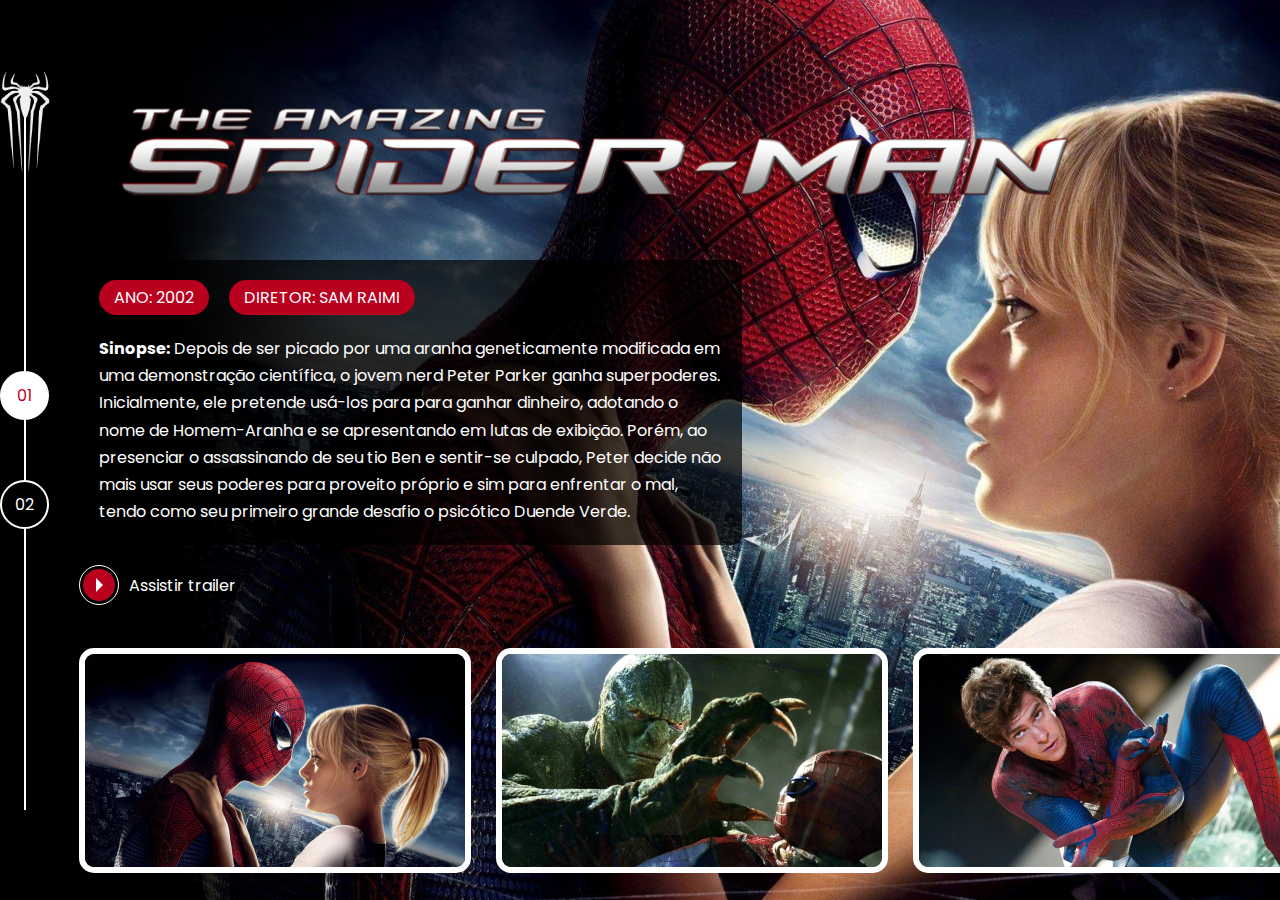
==== pages/andrew-garfield/spiderman1.html @ ee90ee9b "Home page live 01" ====
<!DOCTYPE html>
<html lang="en">

<head>
  <meta charset="UTF-8">
  <meta http-equiv="X-UA-Compatible" content="IE=edge">
  <meta name="viewport" content="width=device-width, initial-scale=1.0">
  <title>Spider Man | Multiverso</title>
  <link href="../../assets/css/internal.css" rel="stylesheet" type="text/css" />
</head>

<body>
  <div class="s-wrapper">

    <!--  Coluna da esquerda com menu (Left Column with menu)  -->
    <div class="s-left-column">
      <nav class="navigator">
        <div class="navigator__icon">
          <a href="../../index.html">
            <img src="../../assets/images/icons/spiderman1-andrew.png" />
          </a>
        </div>
        <ul>
          <li><a href="#01" class="active">01</a></li>
          <li><a href="spiderman2.html">02</a></li>
        </ul>
      </nav>
    </div>
    <!-- FIM - Coluna da esquerda com menu (Left Column with menu)  -->

    <div class="s-main-content s-spiderman-02-01">
      <div class="s-main-content__top">
        <div class="s-logo">
          <img src="../../assets/images/spiderman-andrew/movie-01/logo.png" alt="Spiderman (2002)"
            title="Spiderman (2002)" />
        </div>

        <div class="s-description">
          <div class="pills">
            <ul>
              <li>Ano: 2002</li>
              <li>Diretor: Sam Raimi</li>
            </ul>
          </div>
          <div class="s-description__text">
            <p><strong>Sinopse:</strong>&nbsp;Depois de ser picado por uma aranha geneticamente modificada em uma
              demonstração científica, o jovem nerd Peter Parker ganha superpoderes. Inicialmente, ele pretende usá-los
              para para ganhar dinheiro, adotando o nome de Homem-Aranha e se apresentando em lutas de exibição. Porém,
              ao presenciar o assassinando de seu tio Ben e sentir-se culpado, Peter decide não mais usar seus poderes
              para proveito próprio e sim para enfrentar o mal, tendo como seu primeiro grande desafio o psicótico
              Duende Verde.</p>
          </div>
        </div>

        <div class="s-links">
          <ul>
            <li>
              <a href="https://www.youtube.com/watch?v=TYMMOjBUPMM" class="link-button" target="_blank">
                <span class="icon">
                  <div class="play-icon">&nbsp;</div>
                </span>
                <span class="label">
                  Assistir trailer
                </span>
              </a>
            </li>
          </ul>
        </div>
      </div>

      <div class="s-main-content__bottom">
        <div class="gallery">
          <ul>
            <li><a href="#"><img src="../../assets/images/spiderman-andrew/movie-01/gallery/image-01.png" alt=""></a></li>
            <li><a href="#"><img src="../../assets/images/spiderman-andrew/movie-01/gallery/image-02.png" alt=""></a></li>
            <li><a href="#"><img src="../../assets/images/spiderman-andrew/movie-01/gallery/image-03.png" alt=""></a></li>
          </ul>
        </div>
      </div>
    </div>
  </div>
</body>
</html>
---- assets/css/internal.css ----
@import url('reset.css');
@import url('global.css');

@import url('components/_gallery.css');
@import url('components/_pills.css');
@import url('components/_link-button.css');
@import url('components/_navigator.css');

.s-wrapper {
  display: flex;
  height: 100vh;
  flex-flow: row nowrap;   
}

.s-wrapper .s-left-column {
  width: 100px;
  height: 100%;
  background-color: black;
  display: flex;
  justify-content: center;
  align-items: center;
}

.s-wrapper .s-main-content{
  height: 100%;
  width: 100%;
  background-color: gray;
  padding-left: 30px;
}

.s-wrapper .s-main-content__top {
  height: 80vh;
  display: flex;
  flex-direction: column;
  justify-content: flex-start;
}

.s-wrapper .s-main-content__bottom{
  height: 20vh;
  display: flex;
  flex-direction: column;
  justify-content: flex-end;
}

.s-wrapper .s-main-content .s-logo img{
  margin-top: 50px;
  margin-left: 0;
  margin-bottom: 30px;
}

.s-wrapper .s-main-content__top .s-description{
  background-color: rgba(0,0,0,.7);
  max-width: 50%;
  padding: 20px;
  border-radius: 10px;
}

.s-wrapper .s-main-content__top .s-description .s-description__text p{
  color: white;
  line-height: 170%;
}

.s-wrapper .s-main-content__top .s-description .pills{
  margin-bottom: 20px;
}

.s-wrapper .s-main-content .s-links{
  padding: 20px;
  padding-left: 0;
}

.s-wrapper .s-main-content .s-links ul{
  display: flex;
  flex-direction: row;
}


.s-spiderman-01-01 {
  background-image: url('../images/spiderman-tobey/movie-01/background.png');
  background-size:cover;
}

.s-spiderman-01-02 {
  background-image: url('../images/spiderman-tobey/movie-02/background.png');
  background-size: cover;
}

.s-spiderman-01-03 {
  background-image: url('../images/spiderman-tobey/movie-03/background.png');
  background-size: cover;
}

.s-spiderman-02-01 {
  background-image: url('../images/spiderman-andrew/movie-01/background.png');
  background-size: cover;
}

.s-spiderman-02-02 {
  background-image: url('../images/spiderman-andrew/movie-02/background.png');
  background-size: cover;
}

.s-spiderman-03-01 {
  background-image: url('../images/spiderman-tom/movie-01/background.png');
  background-size: cover;
}
.s-spiderman-03-02 {
  background-image: url('../images/spiderman-tom/movie-02/background.png');
  background-size: cover;
}
.s-spiderman-03-03 {
  background-image: url('../images/spiderman-tom/movie-03/background.png');
  background-size: cover;
}
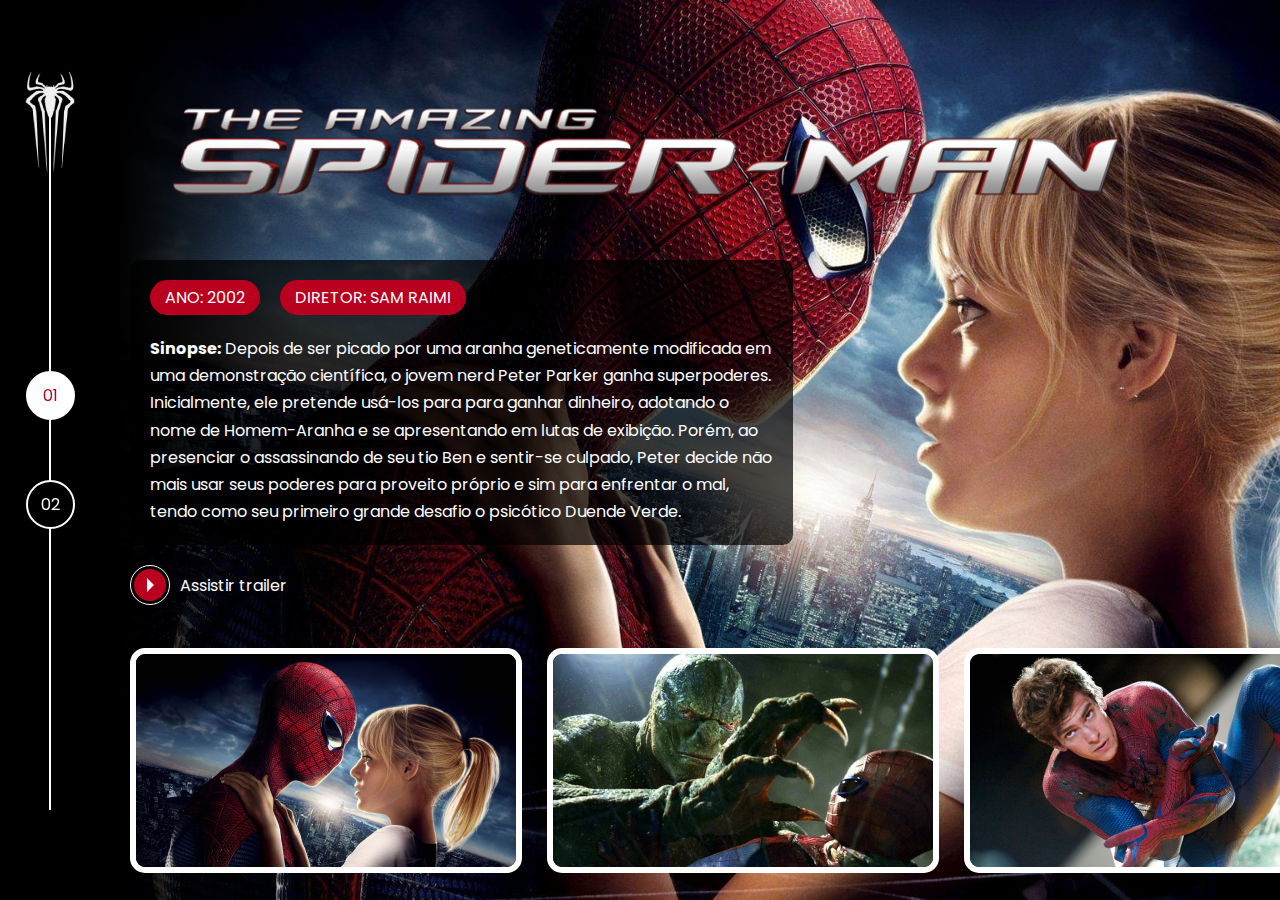
==== commit 2adfba9f: "Live 02, I created the site that stay inside" ====
--- a/pages/andrew-garfield/spiderman1.html
+++ b/pages/andrew-garfield/spiderman1.html
@@ -7,6 +7,7 @@
   <meta name="viewport" content="width=device-width, initial-scale=1.0">
   <title>Spider Man | Multiverso</title>
   <link href="../../assets/css/internal.css" rel="stylesheet" type="text/css" />
+  <link rel="stylesheet" href="https://cdn.jsdelivr.net/npm/@fancyapps/ui@5.0/dist/fancybox/fancybox.css"/>
 </head>
 
 <body>
@@ -71,13 +72,23 @@
       <div class="s-main-content__bottom">
         <div class="gallery">
           <ul>
-            <li><a href="#"><img src="../../assets/images/spiderman-andrew/movie-01/gallery/image-01.png" alt=""></a></li>
-            <li><a href="#"><img src="../../assets/images/spiderman-andrew/movie-01/gallery/image-02.png" alt=""></a></li>
-            <li><a href="#"><img src="../../assets/images/spiderman-andrew/movie-01/gallery/image-03.png" alt=""></a></li>
+            <li><a data-fancybox href="../../assets/images/spiderman-andrew/movie-01/gallery/image-01.png">
+              <img src="../../assets/images/spiderman-andrew/movie-01/gallery/image-01.png" alt="">
+            </a>
+          </li>
+            <li><a data-fancybox href="../../assets/images/spiderman-andrew/movie-01/gallery/image-02.png">
+              <img src="../../assets/images/spiderman-andrew/movie-01/gallery/image-02.png" alt="">
+            </a>
+          </li>
+            <li><a  data-fancybox href="../../assets/images/spiderman-andrew/movie-01/gallery/image-03.png">
+              <img src="../../assets/images/spiderman-andrew/movie-01/gallery/image-03.png" alt="">
+            </a>
+          </li>
           </ul>
         </div>
       </div>
     </div>
   </div>
+  <script src="https://cdn.jsdelivr.net/npm/@fancyapps/ui@5.0/dist/fancybox/fancybox.umd.js"></script>
 </body>
 </html>--- a/assets/css/internal.css
+++ b/assets/css/internal.css
@@ -1,9 +1,10 @@
-@import url('reset.css');
+@import url('reset.css');  /* Adicionando os arquivos CSS já feitos */
 @import url('global.css');
 
-@import url('components/_gallery.css');
+    /* Outros Componentes */
+@import url('components/_gallery.css');  /* Adicionando novos componentes */
 @import url('components/_pills.css');
-@import url('components/_link-button.css');
+@import url('components/_link-button.css');  /* Organizando o código */
 @import url('components/_navigator.css');
 
 .s-wrapper {
@@ -15,17 +16,21 @@
 .s-wrapper .s-left-column {
   width: 100px;
   height: 100%;
-  background-color: black;
   display: flex;
   justify-content: center;
   align-items: center;
+  position: fixed;
+  padding-right: 50px;
+  left: 0;
+  top: 0;
+  z-index: 1;
 }
 
 .s-wrapper .s-main-content{
   height: 100%;
   width: 100%;
   background-color: gray;
-  padding-left: 30px;
+  padding-left: 130px;
 }
 
 .s-wrapper .s-main-content__top {
